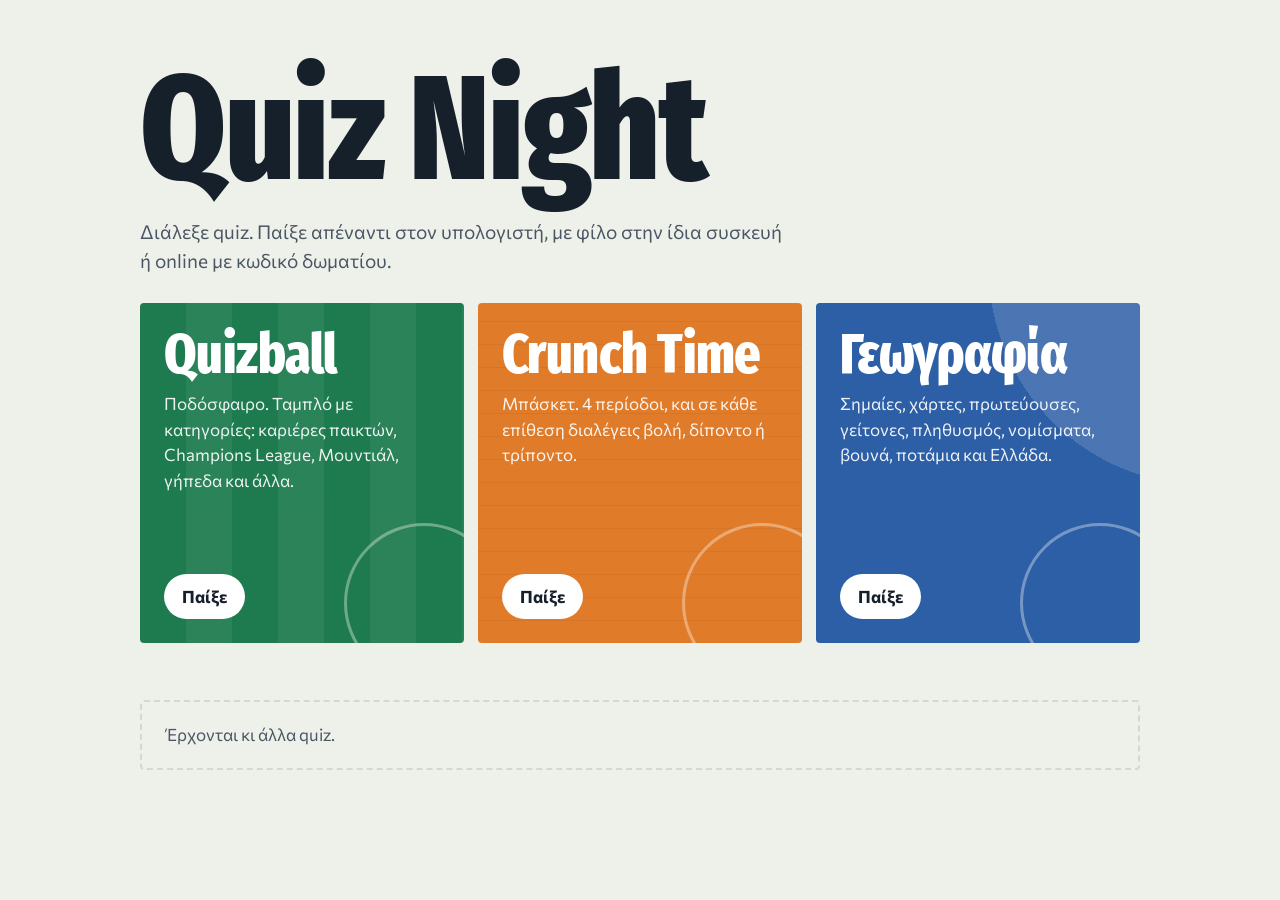
==== index.html @ 490ce9eb "Add files via upload" ====
<!doctype html>
<html lang="el">
<head>
  <meta charset="utf-8">
  <meta name="viewport" content="width=device-width, initial-scale=1">
  <title>Quiz Night</title>
  <meta name="description" content="Ποδοσφαιρικό, μπασκετικό και γεωγραφικό quiz. Παίξε με φίλο, με τον υπολογιστή ή online.">
  <link rel="stylesheet" href="css/style.css">
</head>
<body>
  <main class="wrap">
    <header class="hub-head">
      <h1>Quiz Night</h1>
      <p>Διάλεξε quiz. Παίξε απέναντι στον υπολογιστή, με φίλο στην ίδια συσκευή ή online με κωδικό δωματίου.</p>
    </header>
    <section class="shows" aria-label="Διαθέσιμα quiz">
      <a class="show football" href="play.html?quiz=football">
        <div>
          <h2>Quizball</h2>
          <p>Ποδόσφαιρο. Ταμπλό με κατηγορίες: καριέρες παικτών, Champions League, Μουντιάλ, γήπεδα και άλλα.</p>
        </div>
        <span class="play">Παίξε</span>
        <span class="court-mark" aria-hidden="true"></span>
      </a>
      <a class="show basketball" href="play.html?quiz=basketball">
        <div>
          <h2>Crunch Time</h2>
          <p>Μπάσκετ. 4 περίοδοι, και σε κάθε επίθεση διαλέγεις βολή, δίποντο ή τρίποντο.</p>
        </div>
        <span class="play">Παίξε</span>
        <span class="court-mark" aria-hidden="true"></span>
      </a>
      <a class="show geo" href="play.html?quiz=geo">
        <div>
          <h2>Γεωγραφία</h2>
          <p>Σημαίες, χάρτες, πρωτεύουσες, γείτονες, πληθυσμός, νομίσματα, βουνά, ποτάμια και Ελλάδα.</p>
        </div>
        <span class="play">Παίξε</span>
        <span class="court-mark" aria-hidden="true"></span>
      </a>
    </section>
    <p class="soon">Έρχονται κι άλλα quiz.</p>
  </main>
</body>
</html>
---- css/style.css ----
@import url('https://fonts.googleapis.com/css2?family=Commissioner:wght@400;500;600;700&family=Fira+Sans+Extra+Condensed:wght@600;700;800&display=swap');

:root {
  --ink: #16202a;
  --ink-soft: #4a5663;
  --chalk: #eef0ea;
  --paper: #ffffff;
  --line: #d3d8d0;
  --pitch: #1e7b4f;
  --parquet: #e07b2a;
  --ocean: #2d5fa6;
  --signal: #d6322e;
  --accent: var(--ink);
  --display: 'Fira Sans Extra Condensed', 'Arial Narrow', sans-serif;
  --body: 'Commissioner', system-ui, sans-serif;
}
[data-quiz='football'] { --accent: var(--pitch); }
[data-quiz='basketball'] { --accent: var(--parquet); }
[data-quiz='geo'] { --accent: var(--ocean); }

* { box-sizing: border-box; }
[hidden] { display: none !important; }
html, body { margin: 0; }
body { background: var(--chalk); color: var(--ink); font: 400 17px/1.5 var(--body); min-height: 100vh; }
a { color: inherit; }
button, input, select { font: inherit; color: inherit; }
button { cursor: pointer; }
:focus-visible { outline: 3px solid var(--accent); outline-offset: 3px; }
.wrap { max-width: 1040px; margin: 0 auto; padding: 0 20px; }
h1, h2, h3 { font-family: var(--display); font-weight: 800; line-height: 1; margin: 0; letter-spacing: -0.01em; }
.muted { color: var(--ink-soft); }

/* ---------- Αρχική ---------- */
.hub-head { padding: 56px 0 28px; }
.hub-head h1 { font-size: clamp(64px, 14vw, 148px); }
.hub-head p { max-width: 34em; margin: 14px 0 0; font-size: 19px; color: var(--ink-soft); }
.shows { display: grid; grid-template-columns: repeat(3, 1fr); gap: 14px; padding-bottom: 40px; }
.show { display: flex; flex-direction: column; justify-content: space-between; min-height: 340px; padding: 24px; color: #fff; text-decoration: none; border-radius: 4px; position: relative; overflow: hidden; transition: transform .15s ease; }
.show:hover { transform: translateY(-3px); }
.show h2 { font-size: 56px; }
.show p { margin: 8px 0 0; opacity: .92; max-width: 22em; }
.show .play { align-self: flex-start; margin-top: 24px; background: #fff; color: var(--ink); font-weight: 700; padding: 10px 18px; border-radius: 999px; }
.show.football { background: var(--pitch); background-image: repeating-linear-gradient(90deg, transparent 0 46px, rgba(255,255,255,.06) 46px 92px); }
.show.basketball { background: var(--parquet); background-image: repeating-linear-gradient(0deg, transparent 0 22px, rgba(0,0,0,.05) 22px 23px); }
.show.geo { background: var(--ocean); background-image: radial-gradient(circle at 120% -10%, rgba(255,255,255,.14) 0 40%, transparent 40%); }
.show .court-mark { position: absolute; right: -40px; bottom: -40px; width: 160px; height: 160px; border: 3px solid rgba(255,255,255,.35); border-radius: 50%; }
.soon { border: 2px dashed var(--line); border-radius: 4px; padding: 20px 24px; color: var(--ink-soft); margin-bottom: 56px; }

/* ---------- Ρυθμίσεις ---------- */
.topbar { display: flex; align-items: center; justify-content: space-between; padding: 16px 0; }
.topbar a { text-decoration: none; font-weight: 600; }
.setup { display: grid; grid-template-columns: 1.1fr 1fr; gap: 32px; padding: 12px 0 56px; }
.setup h1 { font-size: clamp(56px, 10vw, 104px); color: var(--accent); }
.setup .rules { margin-top: 16px; max-width: 32em; }
.panel { background: var(--paper); border: 1px solid var(--line); border-radius: 6px; padding: 22px; }
.panel h3 { font-size: 26px; margin-bottom: 12px; }
.field { display: block; margin: 0 0 14px; }
.field span { display: block; font-size: 14px; font-weight: 600; margin-bottom: 4px; }
.field input, .field select { width: 100%; padding: 11px 12px; border: 1px solid var(--line); border-radius: 4px; background: #fff; }
.modes { display: grid; grid-template-columns: 1fr 1fr; gap: 8px; margin-bottom: 16px; }
.mode { text-align: left; padding: 12px; border: 2px solid var(--line); border-radius: 6px; background: #fff; }
.mode strong { display: block; }
.mode small { color: var(--ink-soft); }
.mode[aria-pressed='true'] { border-color: var(--accent); box-shadow: inset 0 0 0 1px var(--accent); }
.mode:disabled { opacity: .45; cursor: not-allowed; }
.cats { display: flex; flex-wrap: wrap; gap: 6px; margin-bottom: 14px; }
.cat { display: inline-flex; gap: 6px; align-items: center; padding: 6px 12px; border: 1px solid var(--line); border-radius: 999px; background: #fff; font-size: 15px; }
.cat input { accent-color: var(--accent); }
.btn { display: inline-flex; align-items: center; justify-content: center; gap: 8px; padding: 13px 22px; border: 0; border-radius: 999px; background: var(--accent); color: #fff; font-weight: 700; font-size: 17px; }
.btn.ghost { background: transparent; color: var(--ink); border: 2px solid var(--ink); }
.btn:disabled { opacity: .5; cursor: not-allowed; }
.row { display: flex; gap: 10px; flex-wrap: wrap; align-items: center; }
.note { font-size: 14px; color: var(--ink-soft); margin: 10px 0 0; }
.error { color: var(--signal); font-weight: 600; }
.room-code { font-family: var(--display); font-size: 64px; letter-spacing: .08em; color: var(--accent); }

/* ---------- Πίνακας σκορ ---------- */
.scoreboard { display: grid; grid-template-columns: 1fr auto 1fr; align-items: stretch; background: var(--ink); color: #fff; border-radius: 6px; overflow: hidden; margin: 8px 0 20px; }
.plate { display: flex; align-items: center; justify-content: space-between; gap: 12px; padding: 12px 18px; border-bottom: 5px solid transparent; transition: border-color .2s; }
.plate.right { flex-direction: row-reverse; text-align: right; }
.plate.active { border-bottom-color: var(--accent); background: rgba(255,255,255,.05); }
.plate .name { font-weight: 600; font-size: 16px; overflow: hidden; text-overflow: ellipsis; white-space: nowrap; }
.plate .score { font-family: var(--display); font-weight: 800; font-size: 60px; line-height: 1; font-variant-numeric: tabular-nums; }
.clock { display: flex; flex-direction: column; align-items: center; justify-content: center; min-width: 120px; padding: 8px 14px; background: #0c1218; }
.clock .digits { font-family: var(--display); font-weight: 800; font-size: 44px; line-height: 1; color: #ffd166; font-variant-numeric: tabular-nums; }
.clock .digits.low { color: var(--signal); }
.clock .sub { font-size: 13px; opacity: .8; }

/* ---------- Παιχνίδι ---------- */
.stage { padding-bottom: 48px; }
.turn { font-size: 18px; margin: 0 0 14px; }
.turn strong { color: var(--accent); }
.board { display: grid; grid-template-columns: repeat(6, 1fr); gap: 8px; }
.board .col { display: grid; gap: 8px; align-content: start; }
.board .head { background: var(--ink); color: #fff; border-radius: 4px; padding: 10px 8px; text-align: center; height: 84px; display: flex; flex-direction: column; justify-content: center; font-weight: 600; font-size: 14px; line-height: 1.2; }
.board .head .ic { font-size: 22px; }
.cell { height: 64px; border: 0; border-radius: 4px; background: var(--accent); color: #fff; font-family: var(--display); font-weight: 800; font-size: 32px; }
.cell:disabled { cursor: default; }
.cell.done { background: #c9cfc6; color: #fff; font-size: 15px; font-family: var(--body); font-weight: 600; }
.cell.done.p0 { background: #8aa39a; }
.cell.done.p1 { background: #a59a8a; }
.shots { display: grid; grid-template-columns: repeat(3, 1fr); gap: 12px; }
.shot { padding: 28px 12px; border: 0; border-radius: 6px; background: var(--paper); border-bottom: 6px solid var(--accent); text-align: center; }
.shot b { display: block; font-family: var(--display); font-size: 64px; line-height: 1; color: var(--accent); }
.shot span { display: block; font-family: var(--display); font-weight: 700; font-size: 26px; }
.shot small { color: var(--ink-soft); }
.qcard { background: var(--paper); border-radius: 6px; padding: 24px; border-top: 6px solid var(--accent); }
.qmeta { display: flex; justify-content: space-between; gap: 8px; font-size: 15px; color: var(--ink-soft); margin-bottom: 10px; }
.qtext { font-size: clamp(22px, 3.4vw, 30px); font-weight: 600; line-height: 1.25; margin: 0 0 18px; max-width: 30em; }
.media { margin: 0 0 18px; }
.media img.flag { width: auto; height: 180px; max-width: 100%; border: 1px solid var(--line); display: block; }
.map-svg { width: 100%; height: auto; max-width: 720px; display: block; border-radius: 4px; overflow: hidden; }
.map-sea { fill: #d7e4ef; }
.map-land { fill: #f4f5f1; stroke: #9aa7a0; stroke-width: .6; }
.map-target { fill: var(--signal); stroke: #7a1513; stroke-width: .8; }
.map-ring { fill: none; stroke: var(--signal); stroke-width: 3; }
.map-loading { padding: 40px; text-align: center; color: var(--ink-soft); }
.career { display: flex; flex-wrap: wrap; gap: 6px; align-items: center; }
.career .club { background: var(--chalk); border: 1px solid var(--line); padding: 6px 12px; border-radius: 4px; font-weight: 600; }
.career .arr { color: var(--ink-soft); }
.options { display: grid; grid-template-columns: 1fr 1fr; gap: 10px; }
.opt { text-align: left; padding: 16px 18px; border: 2px solid var(--line); border-radius: 6px; background: #fff; font-size: 18px; font-weight: 600; }
.opt:not(:disabled):hover { border-color: var(--accent); }
.opt:disabled { cursor: default; }
.opt.right { background: var(--pitch); border-color: var(--pitch); color: #fff; }
.opt.wrong { background: var(--signal); border-color: var(--signal); color: #fff; }
.verdict { margin-top: 16px; font-weight: 700; font-size: 20px; }
.verdict.ok { color: var(--pitch); }
.verdict.no { color: var(--signal); }
.explain { font-size: 15px; color: var(--ink-soft); font-weight: 400; margin-top: 4px; }
.timebar { height: 6px; background: var(--line); border-radius: 3px; margin-bottom: 16px; overflow: hidden; }
.timebar i { display: block; height: 100%; background: var(--accent); transition: width .25s linear; }
.waiting { padding: 22px; text-align: center; color: var(--ink-soft); }
.final { text-align: center; padding: 40px 20px; }
.final h2 { font-size: clamp(48px, 9vw, 92px); color: var(--accent); }
.final .big { font-family: var(--display); font-size: 80px; font-weight: 800; margin: 12px 0 24px; }
.history { display: flex; gap: 4px; flex-wrap: wrap; justify-content: center; margin: 0 0 24px; }
.history i { width: 12px; height: 12px; border-radius: 50%; background: var(--line); }

@media (max-width: 820px) {
  .shows { grid-template-columns: 1fr; }
  .show { min-height: 220px; }
  .setup { grid-template-columns: 1fr; }
  .board { grid-template-columns: repeat(3, 1fr); }
  .options { grid-template-columns: 1fr; }
  .plate .score { font-size: 44px; }
  .clock { min-width: 84px; }
  .clock .digits { font-size: 34px; }
  .shot { padding: 18px 8px; }
  .shot b { font-size: 46px; }
}
@media (prefers-reduced-motion: reduce) { * { transition: none !important; } }
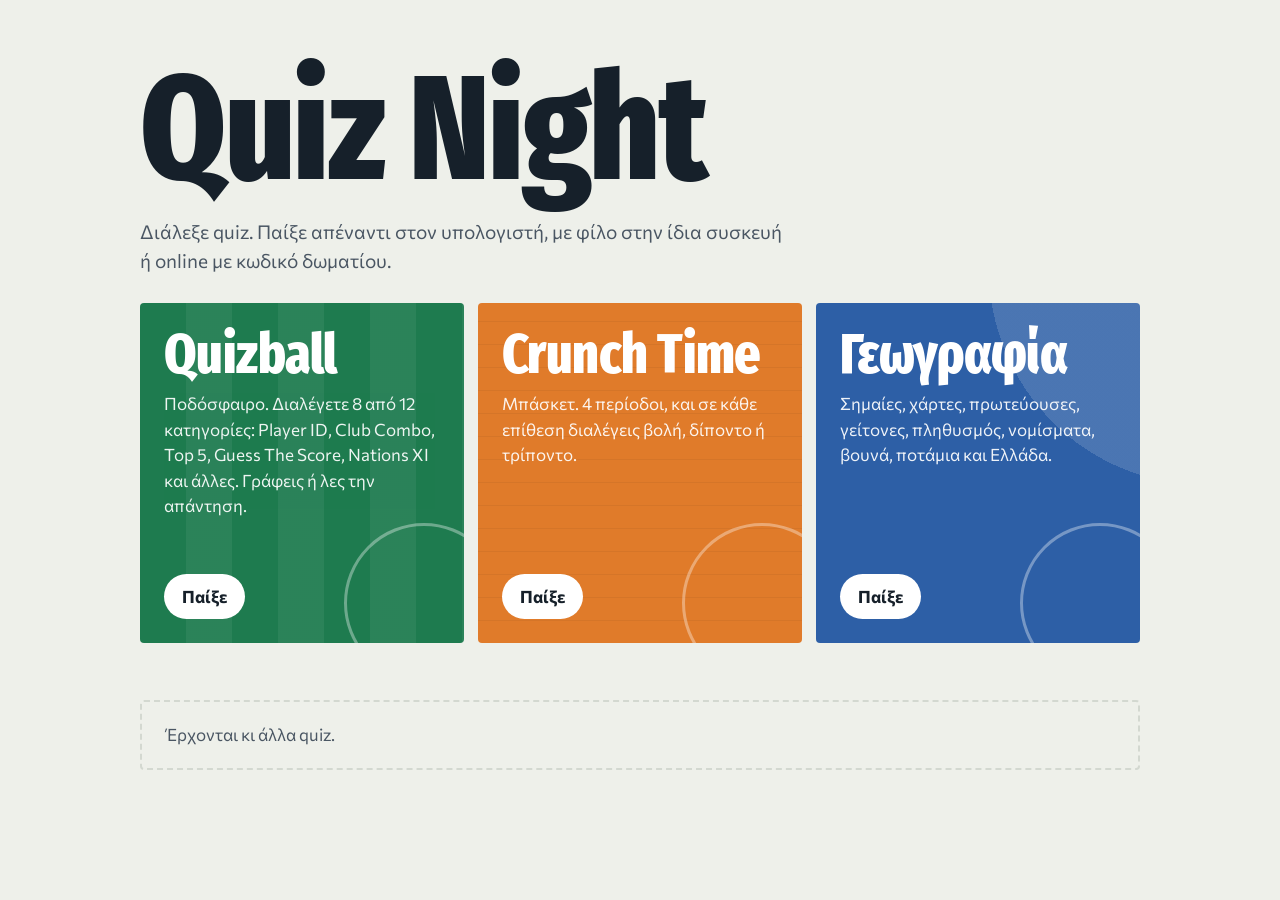
==== commit 93b7b571: "Νέο Quizball" ====
--- a/index.html
+++ b/index.html
@@ -17,7 +17,7 @@
       <a class="show football" href="play.html?quiz=football">
         <div>
           <h2>Quizball</h2>
-          <p>Ποδόσφαιρο. Ταμπλό με κατηγορίες: καριέρες παικτών, Champions League, Μουντιάλ, γήπεδα και άλλα.</p>
+          <p>Ποδόσφαιρο. Διαλέγετε 8 από 12 κατηγορίες: Player ID, Club Combo, Top 5, Guess The Score, Nations XI και άλλες. Γράφεις ή λες την απάντηση.</p>
         </div>
         <span class="play">Παίξε</span>
         <span class="court-mark" aria-hidden="true"></span>
--- a/css/style.css
+++ b/css/style.css
@@ -150,3 +150,69 @@
   .shot b { font-size: 46px; }
 }
 @media (prefers-reduced-motion: reduce) { * { transition: none !important; } }
+
+/* ---------- Quizball ---------- */
+.draft { display: grid; grid-template-columns: repeat(auto-fill, minmax(200px, 1fr)); gap: 10px; }
+.dcard { display: flex; flex-direction: column; gap: 4px; align-items: flex-start; text-align: left; padding: 16px; border: 2px solid var(--line); border-radius: 6px; background: var(--paper); min-height: 132px; }
+.dcard .ic { font-size: 26px; }
+.dcard strong { font-family: var(--display); font-size: 24px; font-weight: 700; line-height: 1.05; }
+.dcard small { color: var(--ink-soft); font-size: 14px; line-height: 1.35; }
+.dcard:not(:disabled):hover { border-color: var(--accent); }
+.dcard.taken { background: var(--accent); border-color: var(--accent); color: #fff; }
+.dcard.taken.p1 { background: var(--ink); border-color: var(--ink); }
+.dcard.taken small { color: rgba(255,255,255,.8); }
+.dcard em { font-style: normal; font-weight: 700; font-size: 13px; margin-top: auto; }
+.qbboard { display: grid; grid-template-columns: repeat(4, 1fr); gap: 10px; }
+.qbcol { display: grid; gap: 6px; align-content: start; }
+.qbcol .head { background: var(--ink); color: #fff; border-radius: 4px; padding: 10px; display: flex; gap: 8px; align-items: center; font-weight: 700; font-size: 15px; line-height: 1.2; min-height: 56px; }
+.qbcol .head .ic { font-size: 20px; }
+.qcell { display: flex; justify-content: space-between; align-items: baseline; padding: 12px 14px; border: 0; border-radius: 4px; background: var(--accent); color: #fff; }
+.qcell b { font-family: var(--display); font-size: 28px; line-height: 1; }
+.qcell small { font-size: 13px; opacity: .9; }
+.qcell.d1 { filter: brightness(1.15); }
+.qcell.d3 { filter: brightness(.82); }
+.qcell.done { background: #c9cfc6; filter: none; cursor: default; }
+.qcell.done.p0 { background: #8aa39a; }
+.qcell.done.p1 { background: #9a948a; }
+.ansrow { display: flex; gap: 8px; margin-top: 12px; flex-wrap: wrap; }
+.ansrow input { flex: 1 1 220px; padding: 13px 14px; font-size: 18px; border: 2px solid var(--line); border-radius: 6px; }
+.ansrow input:focus { border-color: var(--accent); outline: none; }
+.mic { border: 2px solid var(--line); background: #fff; border-radius: 6px; padding: 0 14px; font-size: 20px; }
+.mic.on { border-color: var(--signal); }
+.btn.small { padding: 9px 16px; font-size: 15px; margin-top: 10px; }
+.ctable { border-collapse: collapse; margin: 6px 0 4px; min-width: min(420px, 100%); }
+.ctable td { padding: 7px 14px 7px 0; border-bottom: 1px solid var(--line); font-size: 17px; }
+.ctable td:first-child { font-variant-numeric: tabular-nums; color: var(--ink-soft); white-space: nowrap; }
+.ctable td:last-child { font-weight: 600; }
+.pair, .transfer, .match { display: flex; flex-wrap: wrap; align-items: center; gap: 12px; margin: 6px 0 10px; }
+.pair span, .transfer span, .match span { font-family: var(--display); font-size: 34px; font-weight: 700; line-height: 1.05; }
+.pair i, .transfer i { font-style: normal; font-size: 30px; color: var(--accent); }
+.transfer small { flex-basis: 100%; font-size: 16px; color: var(--ink-soft); }
+.pitch { background: var(--pitch); border-radius: 6px; padding: 14px 8px; display: grid; gap: 12px; margin: 6px 0 12px; }
+.prow { display: flex; justify-content: space-around; gap: 6px; }
+.pl { display: flex; flex-direction: column; align-items: center; gap: 3px; color: #fff; text-align: center; min-width: 0; flex: 1; }
+.pl b { font-size: 14px; font-weight: 600; background: rgba(0,0,0,.25); padding: 4px 6px; border-radius: 4px; max-width: 100%; overflow-wrap: anywhere; }
+.pl.gap b { background: #fff; color: var(--signal); font-size: 18px; padding: 2px 12px; }
+.pl img { width: 40px; height: 30px; border: 1px solid rgba(255,255,255,.6); }
+.pl small { font-size: 11px; opacity: .85; }
+.clues { margin: 4px 0 6px; padding-left: 22px; }
+.clues li { margin: 6px 0; font-size: 18px; }
+.top5 { margin: 4px 0; padding-left: 26px; }
+.top5 li { padding: 6px 0; font-size: 18px; font-weight: 600; border-bottom: 1px solid var(--line); }
+.top5 li.empty { color: var(--ink-soft); }
+.top5 li.hit { color: var(--pitch); }
+.top5 li.miss { color: var(--ink-soft); font-weight: 400; }
+.top5 small { font-weight: 400; color: var(--ink-soft); }
+.cushion { font-size: 15px; color: var(--ink-soft); margin: 8px 0 0; }
+.scoreform { display: grid; gap: 6px; }
+.scorebox { display: flex; align-items: center; gap: 10px; }
+.scorebox input { width: 84px; padding: 10px; font-family: var(--display); font-size: 36px; text-align: center; border: 2px solid var(--line); border-radius: 6px; }
+.chips { display: flex; flex-wrap: wrap; gap: 6px; min-height: 8px; }
+.chip { display: inline-flex; align-items: center; gap: 4px; background: var(--chalk); border: 1px solid var(--line); border-radius: 999px; padding: 4px 6px 4px 12px; font-weight: 600; }
+.chip button { border: 0; background: none; font-size: 18px; line-height: 1; padding: 0 4px; }
+.scoreform .btn[type=submit] { justify-self: start; margin-top: 6px; }
+@media (max-width: 820px) {
+  .qbboard { grid-template-columns: repeat(2, 1fr); }
+  .pair span, .transfer span, .match span { font-size: 26px; }
+  .pl b { font-size: 12px; }
+}
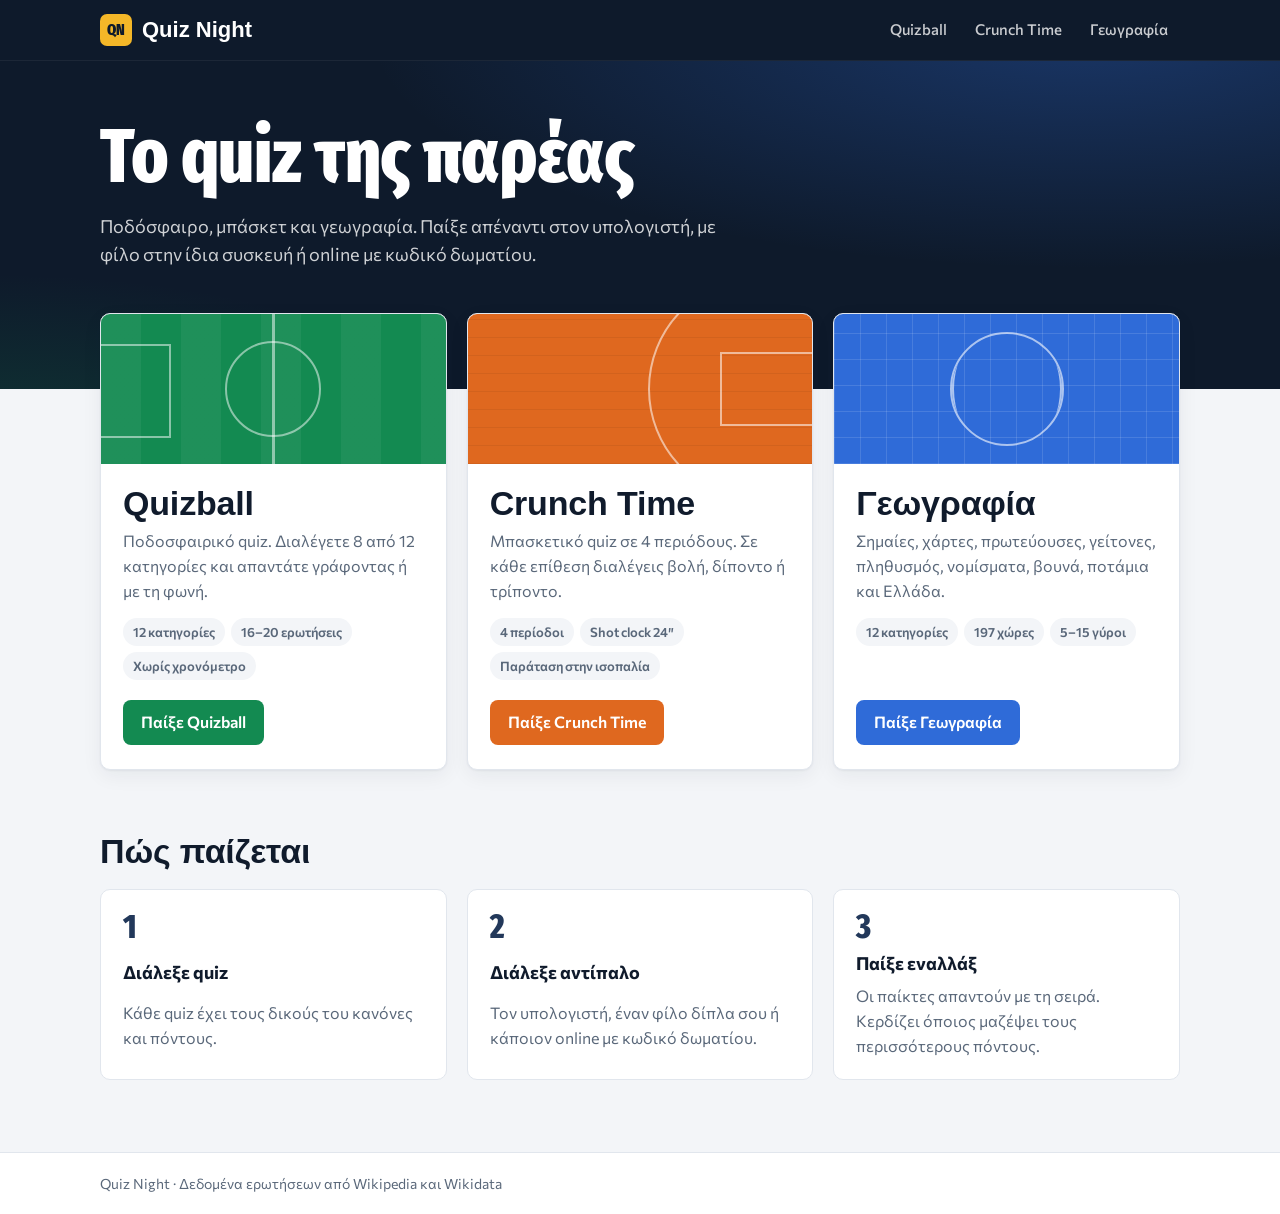
==== commit 06df219d: "Νέο design σε όλες τις σελίδες - Μπάρα πλοήγησης, νέα αρχική με κάρτες quiz και ενότητα «Πώς παίζετα" ====
--- a/index.html
+++ b/index.html
@@ -7,39 +7,66 @@
   <meta name="description" content="Ποδοσφαιρικό, μπασκετικό και γεωγραφικό quiz. Παίξε με φίλο, με τον υπολογιστή ή online.">
   <link rel="stylesheet" href="css/style.css">
 </head>
-<body>
+<body class="home">
+  <header class="appbar">
+    <div class="wrap appbar-in">
+      <a class="brand" href="index.html"><span class="brand-mark" aria-hidden="true">QN</span><span>Quiz Night</span></a>
+      <nav class="appnav" aria-label="Quiz">
+        <a href="play.html?quiz=football">Quizball</a>
+        <a href="play.html?quiz=basketball">Crunch Time</a>
+        <a href="play.html?quiz=geo">Γεωγραφία</a>
+      </nav>
+    </div>
+  </header>
+
+  <section class="hero">
+    <div class="wrap">
+      <h1>Το quiz της παρέας</h1>
+      <p>Ποδόσφαιρο, μπάσκετ και γεωγραφία. Παίξε απέναντι στον υπολογιστή, με φίλο στην ίδια συσκευή ή online με κωδικό δωματίου.</p>
+    </div>
+  </section>
+
   <main class="wrap">
-    <header class="hub-head">
-      <h1>Quiz Night</h1>
-      <p>Διάλεξε quiz. Παίξε απέναντι στον υπολογιστή, με φίλο στην ίδια συσκευή ή online με κωδικό δωματίου.</p>
-    </header>
     <section class="shows" aria-label="Διαθέσιμα quiz">
-      <a class="show football" href="play.html?quiz=football">
-        <div>
+      <a class="show" data-quiz="football" href="play.html?quiz=football">
+        <div class="show-art art-pitch" aria-hidden="true"></div>
+        <div class="show-body">
           <h2>Quizball</h2>
-          <p>Ποδόσφαιρο. Διαλέγετε 8 από 12 κατηγορίες: Player ID, Club Combo, Top 5, Guess The Score, Nations XI και άλλες. Γράφεις ή λες την απάντηση.</p>
+          <p>Ποδοσφαιρικό quiz. Διαλέγετε 8 από 12 κατηγορίες και απαντάτε γράφοντας ή με τη φωνή.</p>
+          <ul class="facts"><li>12 κατηγορίες</li><li>16–20 ερωτήσεις</li><li>Χωρίς χρονόμετρο</li></ul>
+          <span class="show-cta">Παίξε Quizball</span>
         </div>
-        <span class="play">Παίξε</span>
-        <span class="court-mark" aria-hidden="true"></span>
       </a>
-      <a class="show basketball" href="play.html?quiz=basketball">
-        <div>
+      <a class="show" data-quiz="basketball" href="play.html?quiz=basketball">
+        <div class="show-art art-court" aria-hidden="true"></div>
+        <div class="show-body">
           <h2>Crunch Time</h2>
-          <p>Μπάσκετ. 4 περίοδοι, και σε κάθε επίθεση διαλέγεις βολή, δίποντο ή τρίποντο.</p>
+          <p>Μπασκετικό quiz σε 4 περιόδους. Σε κάθε επίθεση διαλέγεις βολή, δίποντο ή τρίποντο.</p>
+          <ul class="facts"><li>4 περίοδοι</li><li>Shot clock 24″</li><li>Παράταση στην ισοπαλία</li></ul>
+          <span class="show-cta">Παίξε Crunch Time</span>
         </div>
-        <span class="play">Παίξε</span>
-        <span class="court-mark" aria-hidden="true"></span>
       </a>
-      <a class="show geo" href="play.html?quiz=geo">
-        <div>
+      <a class="show" data-quiz="geo" href="play.html?quiz=geo">
+        <div class="show-art art-globe" aria-hidden="true"></div>
+        <div class="show-body">
           <h2>Γεωγραφία</h2>
           <p>Σημαίες, χάρτες, πρωτεύουσες, γείτονες, πληθυσμός, νομίσματα, βουνά, ποτάμια και Ελλάδα.</p>
+          <ul class="facts"><li>12 κατηγορίες</li><li>197 χώρες</li><li>5–15 γύροι</li></ul>
+          <span class="show-cta">Παίξε Γεωγραφία</span>
         </div>
-        <span class="play">Παίξε</span>
-        <span class="court-mark" aria-hidden="true"></span>
       </a>
     </section>
-    <p class="soon">Έρχονται κι άλλα quiz.</p>
+
+    <section class="how" aria-labelledby="how-title">
+      <h2 id="how-title">Πώς παίζεται</h2>
+      <ol class="steps">
+        <li><strong>Διάλεξε quiz</strong><span>Κάθε quiz έχει τους δικούς του κανόνες και πόντους.</span></li>
+        <li><strong>Διάλεξε αντίπαλο</strong><span>Τον υπολογιστή, έναν φίλο δίπλα σου ή κάποιον online με κωδικό δωματίου.</span></li>
+        <li><strong>Παίξε εναλλάξ</strong><span>Οι παίκτες απαντούν με τη σειρά. Κερδίζει όποιος μαζέψει τους περισσότερους πόντους.</span></li>
+      </ol>
+    </section>
   </main>
+
+  <footer class="foot"><div class="wrap">Quiz Night · Δεδομένα ερωτήσεων από Wikipedia και Wikidata</div></footer>
 </body>
 </html>
--- a/css/style.css
+++ b/css/style.css
@@ -1,218 +1,304 @@
 @import url('https://fonts.googleapis.com/css2?family=Commissioner:wght@400;500;600;700&family=Fira+Sans+Extra+Condensed:wght@600;700;800&display=swap');
 
+/* ---------- Σύστημα ---------- */
 :root {
-  --ink: #16202a;
-  --ink-soft: #4a5663;
-  --chalk: #eef0ea;
+  --navy: #0e1a2b;
+  --navy-2: #172840;
+  --navy-3: #22385a;
+  --bg: #f3f5f8;
   --paper: #ffffff;
-  --line: #d3d8d0;
-  --pitch: #1e7b4f;
-  --parquet: #e07b2a;
-  --ocean: #2d5fa6;
-  --signal: #d6322e;
-  --accent: var(--ink);
+  --line: #e1e6ed;
+  --line-2: #cfd7e2;
+  --ink: #101b2c;
+  --ink-soft: #5a687a;
+  --gold: #f4b728;
+  --ok: #138a51;
+  --bad: #d43a3a;
+  --football: #138a51;
+  --basketball: #df681f;
+  --geo: #2f6bd8;
+  --accent: var(--navy-3);
+  --accent-ink: #ffffff;
   --display: 'Fira Sans Extra Condensed', 'Arial Narrow', sans-serif;
   --body: 'Commissioner', system-ui, sans-serif;
+  --r: 10px;
+  --r-sm: 8px;
+  --shadow: 0 1px 2px rgba(16, 27, 44, .05), 0 6px 20px rgba(16, 27, 44, .06);
 }
-[data-quiz='football'] { --accent: var(--pitch); }
-[data-quiz='basketball'] { --accent: var(--parquet); }
-[data-quiz='geo'] { --accent: var(--ocean); }
+[data-quiz='football'] { --accent: var(--football); }
+[data-quiz='basketball'] { --accent: var(--basketball); }
+[data-quiz='geo'] { --accent: var(--geo); }
 
 * { box-sizing: border-box; }
 [hidden] { display: none !important; }
 html, body { margin: 0; }
-body { background: var(--chalk); color: var(--ink); font: 400 17px/1.5 var(--body); min-height: 100vh; }
+body { background: var(--bg); color: var(--ink); font: 400 16px/1.55 var(--body); min-height: 100vh; display: flex; flex-direction: column; }
+main { flex: 1; }
 a { color: inherit; }
 button, input, select { font: inherit; color: inherit; }
 button { cursor: pointer; }
-:focus-visible { outline: 3px solid var(--accent); outline-offset: 3px; }
-.wrap { max-width: 1040px; margin: 0 auto; padding: 0 20px; }
-h1, h2, h3 { font-family: var(--display); font-weight: 800; line-height: 1; margin: 0; letter-spacing: -0.01em; }
+:focus-visible { outline: 3px solid var(--gold); outline-offset: 2px; }
+.wrap { width: 100%; max-width: 1120px; margin: 0 auto; padding: 0 20px; }
+h1, h2, h3 { font-family: var(--display); font-weight: 700; line-height: 1.05; margin: 0; letter-spacing: -0.005em; }
+h3 { font-size: 24px; }
 .muted { color: var(--ink-soft); }
 
+/* ---------- Μπάρα εφαρμογής ---------- */
+.appbar { background: var(--navy); color: #fff; position: sticky; top: 0; z-index: 10; border-bottom: 1px solid rgba(255,255,255,.06); }
+.appbar-in { display: flex; align-items: center; gap: 24px; height: 60px; }
+.brand { display: inline-flex; align-items: center; gap: 10px; text-decoration: none; font-family: var(--display); font-weight: 700; font-size: 22px; white-space: nowrap; }
+.brand-mark { display: inline-grid; place-items: center; width: 32px; height: 32px; border-radius: 7px; background: var(--gold); color: var(--navy); font-size: 16px; font-weight: 800; }
+.appnav { display: flex; gap: 4px; margin-left: auto; overflow-x: auto; }
+.appnav a { text-decoration: none; padding: 8px 12px; border-radius: var(--r-sm); font-weight: 500; font-size: 15px; color: rgba(255,255,255,.78); white-space: nowrap; }
+.appnav a:hover { color: #fff; background: rgba(255,255,255,.08); }
+.appnav a.on { color: #fff; background: rgba(255,255,255,.12); }
+.room-tag { font-size: 14px; color: var(--gold); font-weight: 600; white-space: nowrap; }
+.room-tag:empty { display: none; }
+
 /* ---------- Αρχική ---------- */
-.hub-head { padding: 56px 0 28px; }
-.hub-head h1 { font-size: clamp(64px, 14vw, 148px); }
-.hub-head p { max-width: 34em; margin: 14px 0 0; font-size: 19px; color: var(--ink-soft); }
-.shows { display: grid; grid-template-columns: repeat(3, 1fr); gap: 14px; padding-bottom: 40px; }
-.show { display: flex; flex-direction: column; justify-content: space-between; min-height: 340px; padding: 24px; color: #fff; text-decoration: none; border-radius: 4px; position: relative; overflow: hidden; transition: transform .15s ease; }
-.show:hover { transform: translateY(-3px); }
-.show h2 { font-size: 56px; }
-.show p { margin: 8px 0 0; opacity: .92; max-width: 22em; }
-.show .play { align-self: flex-start; margin-top: 24px; background: #fff; color: var(--ink); font-weight: 700; padding: 10px 18px; border-radius: 999px; }
-.show.football { background: var(--pitch); background-image: repeating-linear-gradient(90deg, transparent 0 46px, rgba(255,255,255,.06) 46px 92px); }
-.show.basketball { background: var(--parquet); background-image: repeating-linear-gradient(0deg, transparent 0 22px, rgba(0,0,0,.05) 22px 23px); }
-.show.geo { background: var(--ocean); background-image: radial-gradient(circle at 120% -10%, rgba(255,255,255,.14) 0 40%, transparent 40%); }
-.show .court-mark { position: absolute; right: -40px; bottom: -40px; width: 160px; height: 160px; border: 3px solid rgba(255,255,255,.35); border-radius: 50%; }
-.soon { border: 2px dashed var(--line); border-radius: 4px; padding: 20px 24px; color: var(--ink-soft); margin-bottom: 56px; }
-
-/* ---------- Ρυθμίσεις ---------- */
-.topbar { display: flex; align-items: center; justify-content: space-between; padding: 16px 0; }
-.topbar a { text-decoration: none; font-weight: 600; }
-.setup { display: grid; grid-template-columns: 1.1fr 1fr; gap: 32px; padding: 12px 0 56px; }
-.setup h1 { font-size: clamp(56px, 10vw, 104px); color: var(--accent); }
-.setup .rules { margin-top: 16px; max-width: 32em; }
-.panel { background: var(--paper); border: 1px solid var(--line); border-radius: 6px; padding: 22px; }
-.panel h3 { font-size: 26px; margin-bottom: 12px; }
-.field { display: block; margin: 0 0 14px; }
-.field span { display: block; font-size: 14px; font-weight: 600; margin-bottom: 4px; }
-.field input, .field select { width: 100%; padding: 11px 12px; border: 1px solid var(--line); border-radius: 4px; background: #fff; }
-.modes { display: grid; grid-template-columns: 1fr 1fr; gap: 8px; margin-bottom: 16px; }
-.mode { text-align: left; padding: 12px; border: 2px solid var(--line); border-radius: 6px; background: #fff; }
-.mode strong { display: block; }
-.mode small { color: var(--ink-soft); }
-.mode[aria-pressed='true'] { border-color: var(--accent); box-shadow: inset 0 0 0 1px var(--accent); }
-.mode:disabled { opacity: .45; cursor: not-allowed; }
-.cats { display: flex; flex-wrap: wrap; gap: 6px; margin-bottom: 14px; }
-.cat { display: inline-flex; gap: 6px; align-items: center; padding: 6px 12px; border: 1px solid var(--line); border-radius: 999px; background: #fff; font-size: 15px; }
-.cat input { accent-color: var(--accent); }
-.btn { display: inline-flex; align-items: center; justify-content: center; gap: 8px; padding: 13px 22px; border: 0; border-radius: 999px; background: var(--accent); color: #fff; font-weight: 700; font-size: 17px; }
-.btn.ghost { background: transparent; color: var(--ink); border: 2px solid var(--ink); }
+.hero { background: var(--navy); color: #fff; padding: 56px 0 120px; background-image: radial-gradient(1200px 400px at 85% -10%, rgba(47,107,216,.35), transparent 60%), radial-gradient(800px 300px at 0% 120%, rgba(19,138,81,.25), transparent 60%); }
+.hero h1 { font-size: clamp(44px, 7vw, 76px); font-weight: 800; max-width: 12em; }
+.hero p { margin: 16px 0 0; max-width: 36em; font-size: 18px; color: rgba(255,255,255,.8); }
+.shows { display: grid; grid-template-columns: repeat(3, 1fr); gap: 20px; margin-top: -76px; }
+.show { display: flex; flex-direction: column; background: var(--paper); border-radius: var(--r); box-shadow: var(--shadow); overflow: hidden; text-decoration: none; border: 1px solid var(--line); transition: transform .18s ease, box-shadow .18s ease; }
+.show:hover { transform: translateY(-4px); box-shadow: 0 2px 4px rgba(16,27,44,.06), 0 16px 36px rgba(16,27,44,.12); }
+.show-art { height: 150px; background-color: var(--accent); position: relative; overflow: hidden; }
+.art-pitch { background-image: linear-gradient(90deg, transparent 49.6%, rgba(255,255,255,.5) 49.6% 50.4%, transparent 50.4%), repeating-linear-gradient(90deg, rgba(255,255,255,.05) 0 40px, transparent 40px 80px); }
+.art-pitch::before { content: ''; position: absolute; left: 50%; top: 50%; width: 92px; height: 92px; border: 2px solid rgba(255,255,255,.5); border-radius: 50%; transform: translate(-50%, -50%); }
+.art-pitch::after { content: ''; position: absolute; left: -2px; top: 30px; width: 70px; height: 90px; border: 2px solid rgba(255,255,255,.5); border-left: 0; }
+.art-court { background-image: repeating-linear-gradient(0deg, rgba(0,0,0,.06) 0 1px, transparent 1px 18px); }
+.art-court::before { content: ''; position: absolute; right: -60px; top: 50%; width: 220px; height: 220px; border: 2px solid rgba(255,255,255,.55); border-radius: 50%; transform: translateY(-50%); }
+.art-court::after { content: ''; position: absolute; right: 0; top: 50%; width: 90px; height: 70px; border: 2px solid rgba(255,255,255,.55); border-right: 0; transform: translateY(-50%); }
+.art-globe { background-image: repeating-linear-gradient(0deg, rgba(255,255,255,.12) 0 1px, transparent 1px 26px), repeating-linear-gradient(90deg, rgba(255,255,255,.12) 0 1px, transparent 1px 26px); }
+.art-globe::before { content: ''; position: absolute; left: 50%; top: 50%; width: 110px; height: 110px; border-radius: 50%; border: 2px solid rgba(255,255,255,.6); box-shadow: inset 30px 0 0 -28px rgba(255,255,255,.6), inset -30px 0 0 -28px rgba(255,255,255,.6); transform: translate(-50%, -50%); }
+.show-body { padding: 22px 22px 24px; display: flex; flex-direction: column; flex: 1; }
+.show h2 { font-size: 34px; }
+.show p { margin: 8px 0 14px; color: var(--ink-soft); }
+.facts { list-style: none; padding: 0; margin: 0 0 20px; display: flex; flex-wrap: wrap; gap: 6px; }
+.facts li { font-size: 13px; font-weight: 600; padding: 4px 10px; border-radius: 999px; background: var(--bg); color: var(--ink-soft); }
+.show-cta { margin-top: auto; align-self: flex-start; background: var(--accent); color: #fff; font-weight: 600; padding: 10px 18px; border-radius: var(--r-sm); }
+.how { margin: 64px 0 72px; }
+.how h2 { font-size: 34px; margin-bottom: 20px; }
+.steps { list-style: none; counter-reset: s; padding: 0; margin: 0; display: grid; grid-template-columns: repeat(3, 1fr); gap: 20px; }
+.steps li { counter-increment: s; background: var(--paper); border: 1px solid var(--line); border-radius: var(--r); padding: 20px 22px; display: grid; gap: 6px; }
+.steps li::before { content: counter(s); font-family: var(--display); font-weight: 800; font-size: 34px; line-height: 1; color: var(--navy-3); }
+.steps strong { font-size: 18px; }
+.steps span { color: var(--ink-soft); }
+.foot { border-top: 1px solid var(--line); color: var(--ink-soft); font-size: 14px; padding: 20px 0; background: var(--paper); }
+
+/* ---------- Κοινά στοιχεία ---------- */
+.card { background: var(--paper); border: 1px solid var(--line); border-radius: var(--r); box-shadow: var(--shadow); padding: 24px; }
+.btn { display: inline-flex; align-items: center; justify-content: center; gap: 8px; padding: 11px 20px; border: 0; border-radius: var(--r-sm); background: var(--accent); color: var(--accent-ink); font-weight: 600; font-size: 16px; text-decoration: none; transition: filter .15s; }
+.btn:hover { filter: brightness(1.08); }
+.btn.ghost { background: var(--paper); color: var(--ink); box-shadow: inset 0 0 0 1px var(--line-2); }
+.btn.ghost:hover { filter: none; box-shadow: inset 0 0 0 1px var(--ink-soft); }
+.btn.small { padding: 8px 14px; font-size: 14px; margin-top: 12px; }
+.btn-lg { padding: 14px 26px; font-size: 17px; width: 100%; }
 .btn:disabled { opacity: .5; cursor: not-allowed; }
 .row { display: flex; gap: 10px; flex-wrap: wrap; align-items: center; }
+.row.center { justify-content: center; }
 .note { font-size: 14px; color: var(--ink-soft); margin: 10px 0 0; }
-.error { color: var(--signal); font-weight: 600; }
-.room-code { font-family: var(--display); font-size: 64px; letter-spacing: .08em; color: var(--accent); }
+.error { color: var(--bad); font-weight: 600; }
+.tag { display: inline-flex; align-items: center; gap: 6px; padding: 4px 10px; border-radius: 999px; background: var(--bg); font-size: 14px; font-weight: 600; color: var(--ink); }
+.tag.diff { color: #fff; }
+.tag.diff.d1 { background: #2f8f5b; }
+.tag.diff.d2 { background: #c98a12; }
+.tag.diff.d3 { background: #c2412f; }
+
+/* ---------- Ρυθμίσεις ---------- */
+.page-head { padding: 36px 0 20px; }
+.page-head h1 { font-size: clamp(44px, 7vw, 68px); font-weight: 800; color: var(--accent); }
+.page-head .lede { margin: 6px 0 0; font-size: 18px; color: var(--ink-soft); }
+.setup { display: grid; grid-template-columns: 1fr 1.05fr; gap: 20px; align-items: start; padding-bottom: 56px; }
+.rules-card p { margin: 10px 0 0; color: var(--ink-soft); }
+.rules-card h3, #setupForm h3 { margin-bottom: 2px; }
+.catlist { list-style: none; padding: 0; margin: 18px 0 0; display: grid; grid-template-columns: 1fr 1fr; gap: 10px 16px; }
+.catlist li { display: flex; gap: 10px; align-items: flex-start; }
+.catlist .ic { flex: none; width: 34px; height: 34px; display: grid; place-items: center; border-radius: 8px; background: var(--bg); font-size: 18px; }
+.catlist .ic.num { font-family: var(--display); font-weight: 800; font-size: 20px; color: var(--accent); }
+.catlist strong { display: block; font-size: 15px; line-height: 1.2; }
+.catlist small { color: var(--ink-soft); font-size: 13px; line-height: 1.35; }
+#setupForm { display: grid; gap: 16px; }
+.modes { display: grid; grid-template-columns: 1fr 1fr; gap: 8px; }
+.mode { text-align: left; padding: 12px 14px; border: 1px solid var(--line-2); border-radius: var(--r-sm); background: var(--paper); transition: border-color .15s, box-shadow .15s; }
+.mode strong { display: block; font-size: 15px; }
+.mode small { color: var(--ink-soft); font-size: 13px; }
+.mode:not(:disabled):hover { border-color: var(--ink-soft); }
+.mode[aria-pressed='true'] { border-color: var(--accent); box-shadow: inset 0 0 0 1px var(--accent); background: color-mix(in srgb, var(--accent) 6%, white); }
+.mode:disabled { opacity: .45; cursor: not-allowed; }
+.fields { display: grid; grid-template-columns: 1fr 1fr; gap: 12px; }
+.field { display: block; margin: 0; }
+.field span, .field-label { display: block; font-size: 13px; font-weight: 600; margin-bottom: 6px; color: var(--ink-soft); }
+.field input, .field select { width: 100%; padding: 11px 12px; border: 1px solid var(--line-2); border-radius: var(--r-sm); background: #fff; }
+.field input:focus, .field select:focus { outline: none; border-color: var(--accent); box-shadow: 0 0 0 3px color-mix(in srgb, var(--accent) 18%, transparent); }
+.cats { display: flex; flex-wrap: wrap; gap: 6px; margin-bottom: 12px; }
+.cat { display: inline-flex; gap: 6px; align-items: center; padding: 6px 12px; border: 1px solid var(--line-2); border-radius: 999px; background: #fff; font-size: 14px; }
+.cat input { accent-color: var(--accent); }
+.lobby { max-width: 560px; margin: 40px auto; text-align: center; }
+.room-code { font-family: var(--display); font-weight: 800; font-size: 72px; letter-spacing: .08em; color: var(--accent); margin: 8px 0; }
+.copyrow { display: flex; gap: 8px; }
+.copyrow input { flex: 1; min-width: 0; padding: 10px 12px; border: 1px solid var(--line-2); border-radius: var(--r-sm); background: var(--bg); font-size: 14px; }
+.waiting { padding: 18px; text-align: center; color: var(--ink-soft); }
 
 /* ---------- Πίνακας σκορ ---------- */
-.scoreboard { display: grid; grid-template-columns: 1fr auto 1fr; align-items: stretch; background: var(--ink); color: #fff; border-radius: 6px; overflow: hidden; margin: 8px 0 20px; }
-.plate { display: flex; align-items: center; justify-content: space-between; gap: 12px; padding: 12px 18px; border-bottom: 5px solid transparent; transition: border-color .2s; }
+.scoreboard { display: grid; grid-template-columns: 1fr auto 1fr; background: var(--navy); color: #fff; border-radius: var(--r); overflow: hidden; margin: 24px 0 20px; box-shadow: var(--shadow); }
+.plate { display: flex; align-items: center; justify-content: space-between; gap: 14px; padding: 14px 22px; position: relative; }
+.plate::after { content: ''; position: absolute; left: 0; right: 0; bottom: 0; height: 4px; background: transparent; transition: background .2s; }
+.plate.active { background: var(--navy-2); }
+.plate.active::after { background: var(--accent); }
 .plate.right { flex-direction: row-reverse; text-align: right; }
-.plate.active { border-bottom-color: var(--accent); background: rgba(255,255,255,.05); }
-.plate .name { font-weight: 600; font-size: 16px; overflow: hidden; text-overflow: ellipsis; white-space: nowrap; }
-.plate .score { font-family: var(--display); font-weight: 800; font-size: 60px; line-height: 1; font-variant-numeric: tabular-nums; }
-.clock { display: flex; flex-direction: column; align-items: center; justify-content: center; min-width: 120px; padding: 8px 14px; background: #0c1218; }
-.clock .digits { font-family: var(--display); font-weight: 800; font-size: 44px; line-height: 1; color: #ffd166; font-variant-numeric: tabular-nums; }
-.clock .digits.low { color: var(--signal); }
-.clock .sub { font-size: 13px; opacity: .8; }
+.plate .name { font-weight: 600; font-size: 16px; overflow: hidden; text-overflow: ellipsis; white-space: nowrap; color: rgba(255,255,255,.88); }
+.plate .score { font-family: var(--display); font-weight: 800; font-size: 56px; line-height: 1; font-variant-numeric: tabular-nums; }
+.clock { display: flex; flex-direction: column; align-items: center; justify-content: center; min-width: 140px; padding: 10px 16px; background: #09121f; }
+.clock .digits { font-family: var(--display); font-weight: 800; font-size: 40px; line-height: 1; color: var(--gold); font-variant-numeric: tabular-nums; }
+.clock .digits.low { color: #ff6b6b; }
+.clock .sub { font-size: 12px; color: rgba(255,255,255,.65); margin-top: 4px; text-align: center; }
 
 /* ---------- Παιχνίδι ---------- */
-.stage { padding-bottom: 48px; }
-.turn { font-size: 18px; margin: 0 0 14px; }
+.stage { padding-bottom: 56px; }
+.turnbar { display: flex; justify-content: space-between; align-items: center; gap: 12px; margin: 0 0 14px; flex-wrap: wrap; }
+.turn { font-size: 17px; margin: 0; }
 .turn strong { color: var(--accent); }
-.board { display: grid; grid-template-columns: repeat(6, 1fr); gap: 8px; }
-.board .col { display: grid; gap: 8px; align-content: start; }
-.board .head { background: var(--ink); color: #fff; border-radius: 4px; padding: 10px 8px; text-align: center; height: 84px; display: flex; flex-direction: column; justify-content: center; font-weight: 600; font-size: 14px; line-height: 1.2; }
-.board .head .ic { font-size: 22px; }
-.cell { height: 64px; border: 0; border-radius: 4px; background: var(--accent); color: #fff; font-family: var(--display); font-weight: 800; font-size: 32px; }
-.cell:disabled { cursor: default; }
-.cell.done { background: #c9cfc6; color: #fff; font-size: 15px; font-family: var(--body); font-weight: 600; }
-.cell.done.p0 { background: #8aa39a; }
-.cell.done.p1 { background: #a59a8a; }
-.shots { display: grid; grid-template-columns: repeat(3, 1fr); gap: 12px; }
-.shot { padding: 28px 12px; border: 0; border-radius: 6px; background: var(--paper); border-bottom: 6px solid var(--accent); text-align: center; }
-.shot b { display: block; font-family: var(--display); font-size: 64px; line-height: 1; color: var(--accent); }
-.shot span { display: block; font-family: var(--display); font-weight: 700; font-size: 26px; }
+.progress { font-size: 14px; font-weight: 600; color: var(--ink-soft); background: var(--paper); border: 1px solid var(--line); padding: 4px 12px; border-radius: 999px; }
+.shots { display: grid; grid-template-columns: repeat(3, 1fr); gap: 14px; }
+.shot { padding: 30px 16px 26px; border: 1px solid var(--line); border-radius: var(--r); background: var(--paper); box-shadow: var(--shadow); text-align: center; transition: transform .15s, border-color .15s; }
+.shot:not(:disabled):hover { transform: translateY(-2px); border-color: var(--accent); }
+.shot b { display: block; font-family: var(--display); font-weight: 800; font-size: 64px; line-height: 1; color: var(--accent); }
+.shot span { display: block; font-family: var(--display); font-weight: 700; font-size: 26px; margin-top: 4px; }
 .shot small { color: var(--ink-soft); }
-.qcard { background: var(--paper); border-radius: 6px; padding: 24px; border-top: 6px solid var(--accent); }
-.qmeta { display: flex; justify-content: space-between; gap: 8px; font-size: 15px; color: var(--ink-soft); margin-bottom: 10px; }
-.qtext { font-size: clamp(22px, 3.4vw, 30px); font-weight: 600; line-height: 1.25; margin: 0 0 18px; max-width: 30em; }
+.qcard { background: var(--paper); border: 1px solid var(--line); border-radius: var(--r); box-shadow: var(--shadow); padding: 26px 28px; }
+.qmeta { display: flex; flex-wrap: wrap; align-items: center; gap: 8px; margin-bottom: 14px; }
+.qmeta-r { margin-left: auto; font-size: 14px; color: var(--ink-soft); }
+.qmeta-r b { color: var(--ink); }
+.qtext { font-size: clamp(22px, 3vw, 28px); font-weight: 600; line-height: 1.3; margin: 0 0 18px; max-width: 34em; }
 .media { margin: 0 0 18px; }
-.media img.flag { width: auto; height: 180px; max-width: 100%; border: 1px solid var(--line); display: block; }
-.map-svg { width: 100%; height: auto; max-width: 720px; display: block; border-radius: 4px; overflow: hidden; }
-.map-sea { fill: #d7e4ef; }
-.map-land { fill: #f4f5f1; stroke: #9aa7a0; stroke-width: .6; }
-.map-target { fill: var(--signal); stroke: #7a1513; stroke-width: .8; }
-.map-ring { fill: none; stroke: var(--signal); stroke-width: 3; }
+.media img.flag { width: auto; height: 180px; max-width: 100%; border: 1px solid var(--line); border-radius: 6px; display: block; }
+.map-svg { width: 100%; height: auto; max-width: 760px; display: block; border-radius: var(--r-sm); overflow: hidden; border: 1px solid var(--line); }
+.map-sea { fill: #dbe7f3; }
+.map-land { fill: #f7f8f6; stroke: #a5b1bd; stroke-width: .6; }
+.map-target { fill: var(--bad); stroke: #7a1513; stroke-width: .8; }
+.map-ring { fill: none; stroke: var(--bad); stroke-width: 3; }
 .map-loading { padding: 40px; text-align: center; color: var(--ink-soft); }
 .career { display: flex; flex-wrap: wrap; gap: 6px; align-items: center; }
-.career .club { background: var(--chalk); border: 1px solid var(--line); padding: 6px 12px; border-radius: 4px; font-weight: 600; }
+.career .club { background: var(--bg); border: 1px solid var(--line); padding: 6px 12px; border-radius: 6px; font-weight: 600; }
 .career .arr { color: var(--ink-soft); }
 .options { display: grid; grid-template-columns: 1fr 1fr; gap: 10px; }
-.opt { text-align: left; padding: 16px 18px; border: 2px solid var(--line); border-radius: 6px; background: #fff; font-size: 18px; font-weight: 600; }
-.opt:not(:disabled):hover { border-color: var(--accent); }
+.opt { text-align: left; padding: 15px 18px; border: 1px solid var(--line-2); border-radius: var(--r-sm); background: #fff; font-size: 17px; font-weight: 600; transition: border-color .15s, background .15s; }
+.opt:not(:disabled):hover { border-color: var(--accent); background: color-mix(in srgb, var(--accent) 5%, white); }
 .opt:disabled { cursor: default; }
-.opt.right { background: var(--pitch); border-color: var(--pitch); color: #fff; }
-.opt.wrong { background: var(--signal); border-color: var(--signal); color: #fff; }
-.verdict { margin-top: 16px; font-weight: 700; font-size: 20px; }
-.verdict.ok { color: var(--pitch); }
-.verdict.no { color: var(--signal); }
-.explain { font-size: 15px; color: var(--ink-soft); font-weight: 400; margin-top: 4px; }
-.timebar { height: 6px; background: var(--line); border-radius: 3px; margin-bottom: 16px; overflow: hidden; }
+.opt.right { background: var(--ok); border-color: var(--ok); color: #fff; }
+.opt.wrong { background: var(--bad); border-color: var(--bad); color: #fff; }
+.verdict { margin-top: 18px; font-weight: 700; font-size: 19px; display: flex; align-items: center; gap: 8px; }
+.verdict::before { content: ''; width: 10px; height: 10px; border-radius: 50%; background: currentColor; flex: none; }
+.verdict.ok { color: var(--ok); }
+.verdict.no { color: var(--bad); }
+.explain { font-size: 15px; color: var(--ink-soft); font-weight: 400; margin-top: 6px; }
+.next-row { margin-top: 18px; padding-top: 16px; border-top: 1px solid var(--line); }
+.timebar { height: 5px; background: var(--line); border-radius: 3px; margin-bottom: 18px; overflow: hidden; }
 .timebar i { display: block; height: 100%; background: var(--accent); transition: width .25s linear; }
-.waiting { padding: 22px; text-align: center; color: var(--ink-soft); }
-.final { text-align: center; padding: 40px 20px; }
-.final h2 { font-size: clamp(48px, 9vw, 92px); color: var(--accent); }
-.final .big { font-family: var(--display); font-size: 80px; font-weight: 800; margin: 12px 0 24px; }
-.history { display: flex; gap: 4px; flex-wrap: wrap; justify-content: center; margin: 0 0 24px; }
-.history i { width: 12px; height: 12px; border-radius: 50%; background: var(--line); }
-
-@media (max-width: 820px) {
-  .shows { grid-template-columns: 1fr; }
-  .show { min-height: 220px; }
+.final { text-align: center; padding: 40px 20px 64px; }
+.final h2 { font-size: clamp(44px, 8vw, 80px); font-weight: 800; color: var(--accent); }
+.final .big { font-family: var(--display); font-size: 84px; font-weight: 800; margin: 10px 0 8px; font-variant-numeric: tabular-nums; }
+.final .muted { margin: 0 0 26px; }
+
+/* ---------- Quizball ---------- */
+.draft { display: grid; grid-template-columns: repeat(4, 1fr); gap: 12px; }
+.dcard { position: relative; display: flex; flex-direction: column; gap: 6px; align-items: flex-start; text-align: left; padding: 18px; border: 1px solid var(--line); border-radius: var(--r); background: var(--paper); box-shadow: var(--shadow); min-height: 150px; transition: transform .15s, border-color .15s; }
+.dcard .ic { font-size: 24px; width: 42px; height: 42px; display: grid; place-items: center; border-radius: 10px; background: var(--bg); }
+.dcard strong { font-family: var(--display); font-size: 23px; font-weight: 700; line-height: 1.05; margin-top: 4px; }
+.dcard small { color: var(--ink-soft); font-size: 13.5px; line-height: 1.4; }
+.dcard:not(:disabled):hover { transform: translateY(-2px); border-color: var(--accent); }
+.dcard:disabled { cursor: default; }
+.dcard.taken { background: var(--navy); border-color: var(--navy); color: #fff; box-shadow: none; }
+.dcard.taken .ic { background: rgba(255,255,255,.1); }
+.dcard.taken small { color: rgba(255,255,255,.7); }
+.dcard.taken.p0 { background: var(--accent); border-color: var(--accent); }
+.dcard em { position: absolute; top: 14px; right: 14px; font-style: normal; font-weight: 600; font-size: 12px; background: rgba(255,255,255,.18); padding: 3px 9px; border-radius: 999px; }
+.qbboard { display: grid; grid-template-columns: repeat(4, 1fr); gap: 14px; }
+.qbcol { display: grid; gap: 6px; align-content: start; background: var(--paper); border: 1px solid var(--line); border-radius: var(--r); padding: 8px; box-shadow: var(--shadow); }
+.qbcol .head { display: flex; gap: 10px; align-items: center; font-weight: 700; font-size: 15px; line-height: 1.2; min-height: 48px; padding: 4px 6px 8px; border-bottom: 1px solid var(--line); margin-bottom: 2px; }
+.qbcol .head .ic { font-size: 20px; }
+.qcell { display: flex; justify-content: space-between; align-items: center; padding: 11px 14px; border: 0; border-radius: var(--r-sm); background: var(--accent); color: #fff; transition: filter .15s, transform .15s; }
+.qcell:not(:disabled):hover { filter: brightness(1.1); transform: translateY(-1px); }
+.qcell b { font-family: var(--display); font-size: 26px; line-height: 1; }
+.qcell small { font-size: 13px; opacity: .9; }
+.qcell.d1 { background: color-mix(in srgb, var(--accent) 72%, white); }
+.qcell.d3 { background: color-mix(in srgb, var(--accent) 75%, black); }
+.qcell.done { background: var(--bg); color: var(--ink-soft); cursor: default; filter: none; transform: none; }
+.qcell.done b { font-size: 20px; color: var(--ink); }
+.qcell.done.p0 { box-shadow: inset 3px 0 0 var(--accent); }
+.qcell.done.p1 { box-shadow: inset 3px 0 0 var(--navy-3); }
+.ansrow { display: flex; gap: 8px; margin-top: 14px; flex-wrap: wrap; }
+.ansrow input { flex: 1 1 240px; padding: 13px 14px; font-size: 18px; border: 1px solid var(--line-2); border-radius: var(--r-sm); background: #fff; }
+.ansrow input:focus { outline: none; border-color: var(--accent); box-shadow: 0 0 0 3px color-mix(in srgb, var(--accent) 18%, transparent); }
+.mic { border: 1px solid var(--line-2); background: #fff; border-radius: var(--r-sm); padding: 0 14px; font-size: 20px; }
+.mic.on { border-color: var(--bad); box-shadow: 0 0 0 3px rgba(212,58,58,.15); }
+.ctable { border-collapse: collapse; margin: 4px 0; min-width: min(460px, 100%); border: 1px solid var(--line); border-radius: var(--r-sm); overflow: hidden; }
+.ctable td { padding: 9px 16px; border-bottom: 1px solid var(--line); font-size: 16px; }
+.ctable tr:last-child td { border-bottom: 0; }
+.ctable tr:nth-child(odd) td { background: #fafbfc; }
+.ctable td:first-child { font-variant-numeric: tabular-nums; color: var(--ink-soft); white-space: nowrap; width: 1%; }
+.ctable td:last-child { font-weight: 600; }
+.pair, .transfer, .match { display: flex; flex-wrap: wrap; align-items: center; gap: 14px; margin: 4px 0 12px; }
+.pair span, .transfer span, .match span { font-family: var(--display); font-size: 32px; font-weight: 700; line-height: 1.05; padding: 12px 18px; background: var(--bg); border-radius: var(--r-sm); }
+.match span:nth-child(2) { background: none; padding: 0; color: var(--ink-soft); }
+.pair i, .transfer i { font-style: normal; font-size: 28px; color: var(--accent); font-weight: 700; }
+.transfer small { flex-basis: 100%; font-size: 15px; color: var(--ink-soft); font-weight: 600; }
+.pitch { background: var(--football); background-image: repeating-linear-gradient(0deg, rgba(255,255,255,.05) 0 44px, transparent 44px 88px); border-radius: var(--r); padding: 18px 10px; display: grid; gap: 14px; margin: 4px 0 14px; }
+.prow { display: flex; justify-content: space-around; gap: 6px; }
+.pl { display: flex; flex-direction: column; align-items: center; gap: 4px; color: #fff; text-align: center; min-width: 0; flex: 1; }
+.pl b { font-size: 13px; font-weight: 600; background: rgba(9,18,31,.45); padding: 5px 8px; border-radius: 6px; max-width: 100%; overflow-wrap: anywhere; }
+.pl.gap b { background: #fff; color: var(--bad); font-size: 18px; padding: 2px 14px; }
+.pl img { width: 42px; height: 31px; border-radius: 3px; box-shadow: 0 1px 3px rgba(0,0,0,.3); }
+.pl small { font-size: 11px; opacity: .8; }
+.clues { margin: 0 0 6px; padding: 0; list-style: none; counter-reset: c; display: grid; gap: 8px; }
+.clues li { counter-increment: c; display: flex; gap: 12px; align-items: flex-start; padding: 12px 14px; background: var(--bg); border-radius: var(--r-sm); font-size: 17px; }
+.clues li::before { content: counter(c); flex: none; width: 26px; height: 26px; border-radius: 50%; display: grid; place-items: center; background: var(--accent); color: #fff; font-weight: 700; font-size: 14px; }
+.top5 { margin: 0; padding: 0; list-style: none; counter-reset: t; display: grid; gap: 6px; }
+.top5 li { counter-increment: t; display: flex; align-items: center; gap: 12px; padding: 10px 14px; border-radius: var(--r-sm); background: var(--bg); font-size: 17px; font-weight: 600; }
+.top5 li::before { content: counter(t); font-family: var(--display); font-weight: 800; font-size: 22px; width: 18px; color: var(--ink-soft); }
+.top5 li.empty { color: var(--line-2); }
+.top5 li.hit { background: color-mix(in srgb, var(--ok) 12%, white); color: var(--ok); }
+.top5 li.miss { color: var(--ink-soft); font-weight: 400; }
+.top5 small { font-weight: 400; color: var(--ink-soft); margin-left: auto; }
+.cushion { font-size: 14px; color: var(--ink-soft); margin: 10px 0 0; }
+.scoreform { display: grid; gap: 8px; }
+.scorebox { display: flex; align-items: center; gap: 12px; }
+.scorebox input { width: 86px; padding: 8px; font-family: var(--display); font-size: 40px; font-weight: 800; text-align: center; border: 1px solid var(--line-2); border-radius: var(--r-sm); }
+.scorebox input:focus { outline: none; border-color: var(--accent); }
+.chips { display: flex; flex-wrap: wrap; gap: 6px; min-height: 4px; }
+.chip { display: inline-flex; align-items: center; gap: 4px; background: var(--bg); border: 1px solid var(--line); border-radius: 999px; padding: 4px 6px 4px 12px; font-weight: 600; font-size: 14px; }
+.chip button { border: 0; background: none; font-size: 18px; line-height: 1; padding: 0 4px; color: var(--ink-soft); }
+.scoreform .btn[type=submit] { justify-self: start; margin-top: 6px; }
+
+/* ---------- Κινητό ---------- */
+@media (max-width: 900px) {
+  .shows { grid-template-columns: 1fr; margin-top: -60px; }
+  .steps { grid-template-columns: 1fr; }
   .setup { grid-template-columns: 1fr; }
-  .board { grid-template-columns: repeat(3, 1fr); }
+  .draft { grid-template-columns: repeat(2, 1fr); }
+  .qbboard { grid-template-columns: repeat(2, 1fr); }
+}
+@media (max-width: 640px) {
+  .appnav { display: none; }
+  .appbar { position: static; }
+  .hero { padding: 36px 0 96px; }
+  .catlist, .fields, .modes { grid-template-columns: 1fr; }
   .options { grid-template-columns: 1fr; }
-  .plate .score { font-size: 44px; }
-  .clock { min-width: 84px; }
-  .clock .digits { font-size: 34px; }
+  .card, .qcard { padding: 18px; }
+  .plate { padding: 10px 12px; gap: 8px; }
+  .plate .score { font-size: 40px; }
+  .plate .name { font-size: 14px; }
+  .clock { min-width: 86px; padding: 8px; }
+  .clock .digits { font-size: 30px; }
+  .shots { gap: 8px; }
   .shot { padding: 18px 8px; }
-  .shot b { font-size: 46px; }
+  .shot b { font-size: 44px; }
+  .shot span { font-size: 20px; }
+  .dcard { min-height: 0; }
+  .pair span, .transfer span, .match span { font-size: 24px; padding: 8px 12px; }
+  .pl b { font-size: 11px; padding: 4px 5px; }
+  .pl img { width: 32px; height: 24px; }
+  .final .big { font-size: 64px; }
 }
 @media (prefers-reduced-motion: reduce) { * { transition: none !important; } }
-
-/* ---------- Quizball ---------- */
-.draft { display: grid; grid-template-columns: repeat(auto-fill, minmax(200px, 1fr)); gap: 10px; }
-.dcard { display: flex; flex-direction: column; gap: 4px; align-items: flex-start; text-align: left; padding: 16px; border: 2px solid var(--line); border-radius: 6px; background: var(--paper); min-height: 132px; }
-.dcard .ic { font-size: 26px; }
-.dcard strong { font-family: var(--display); font-size: 24px; font-weight: 700; line-height: 1.05; }
-.dcard small { color: var(--ink-soft); font-size: 14px; line-height: 1.35; }
-.dcard:not(:disabled):hover { border-color: var(--accent); }
-.dcard.taken { background: var(--accent); border-color: var(--accent); color: #fff; }
-.dcard.taken.p1 { background: var(--ink); border-color: var(--ink); }
-.dcard.taken small { color: rgba(255,255,255,.8); }
-.dcard em { font-style: normal; font-weight: 700; font-size: 13px; margin-top: auto; }
-.qbboard { display: grid; grid-template-columns: repeat(4, 1fr); gap: 10px; }
-.qbcol { display: grid; gap: 6px; align-content: start; }
-.qbcol .head { background: var(--ink); color: #fff; border-radius: 4px; padding: 10px; display: flex; gap: 8px; align-items: center; font-weight: 700; font-size: 15px; line-height: 1.2; min-height: 56px; }
-.qbcol .head .ic { font-size: 20px; }
-.qcell { display: flex; justify-content: space-between; align-items: baseline; padding: 12px 14px; border: 0; border-radius: 4px; background: var(--accent); color: #fff; }
-.qcell b { font-family: var(--display); font-size: 28px; line-height: 1; }
-.qcell small { font-size: 13px; opacity: .9; }
-.qcell.d1 { filter: brightness(1.15); }
-.qcell.d3 { filter: brightness(.82); }
-.qcell.done { background: #c9cfc6; filter: none; cursor: default; }
-.qcell.done.p0 { background: #8aa39a; }
-.qcell.done.p1 { background: #9a948a; }
-.ansrow { display: flex; gap: 8px; margin-top: 12px; flex-wrap: wrap; }
-.ansrow input { flex: 1 1 220px; padding: 13px 14px; font-size: 18px; border: 2px solid var(--line); border-radius: 6px; }
-.ansrow input:focus { border-color: var(--accent); outline: none; }
-.mic { border: 2px solid var(--line); background: #fff; border-radius: 6px; padding: 0 14px; font-size: 20px; }
-.mic.on { border-color: var(--signal); }
-.btn.small { padding: 9px 16px; font-size: 15px; margin-top: 10px; }
-.ctable { border-collapse: collapse; margin: 6px 0 4px; min-width: min(420px, 100%); }
-.ctable td { padding: 7px 14px 7px 0; border-bottom: 1px solid var(--line); font-size: 17px; }
-.ctable td:first-child { font-variant-numeric: tabular-nums; color: var(--ink-soft); white-space: nowrap; }
-.ctable td:last-child { font-weight: 600; }
-.pair, .transfer, .match { display: flex; flex-wrap: wrap; align-items: center; gap: 12px; margin: 6px 0 10px; }
-.pair span, .transfer span, .match span { font-family: var(--display); font-size: 34px; font-weight: 700; line-height: 1.05; }
-.pair i, .transfer i { font-style: normal; font-size: 30px; color: var(--accent); }
-.transfer small { flex-basis: 100%; font-size: 16px; color: var(--ink-soft); }
-.pitch { background: var(--pitch); border-radius: 6px; padding: 14px 8px; display: grid; gap: 12px; margin: 6px 0 12px; }
-.prow { display: flex; justify-content: space-around; gap: 6px; }
-.pl { display: flex; flex-direction: column; align-items: center; gap: 3px; color: #fff; text-align: center; min-width: 0; flex: 1; }
-.pl b { font-size: 14px; font-weight: 600; background: rgba(0,0,0,.25); padding: 4px 6px; border-radius: 4px; max-width: 100%; overflow-wrap: anywhere; }
-.pl.gap b { background: #fff; color: var(--signal); font-size: 18px; padding: 2px 12px; }
-.pl img { width: 40px; height: 30px; border: 1px solid rgba(255,255,255,.6); }
-.pl small { font-size: 11px; opacity: .85; }
-.clues { margin: 4px 0 6px; padding-left: 22px; }
-.clues li { margin: 6px 0; font-size: 18px; }
-.top5 { margin: 4px 0; padding-left: 26px; }
-.top5 li { padding: 6px 0; font-size: 18px; font-weight: 600; border-bottom: 1px solid var(--line); }
-.top5 li.empty { color: var(--ink-soft); }
-.top5 li.hit { color: var(--pitch); }
-.top5 li.miss { color: var(--ink-soft); font-weight: 400; }
-.top5 small { font-weight: 400; color: var(--ink-soft); }
-.cushion { font-size: 15px; color: var(--ink-soft); margin: 8px 0 0; }
-.scoreform { display: grid; gap: 6px; }
-.scorebox { display: flex; align-items: center; gap: 10px; }
-.scorebox input { width: 84px; padding: 10px; font-family: var(--display); font-size: 36px; text-align: center; border: 2px solid var(--line); border-radius: 6px; }
-.chips { display: flex; flex-wrap: wrap; gap: 6px; min-height: 8px; }
-.chip { display: inline-flex; align-items: center; gap: 4px; background: var(--chalk); border: 1px solid var(--line); border-radius: 999px; padding: 4px 6px 4px 12px; font-weight: 600; }
-.chip button { border: 0; background: none; font-size: 18px; line-height: 1; padding: 0 4px; }
-.scoreform .btn[type=submit] { justify-self: start; margin-top: 6px; }
-@media (max-width: 820px) {
-  .qbboard { grid-template-columns: repeat(2, 1fr); }
-  .pair span, .transfer span, .match span { font-size: 26px; }
-  .pl b { font-size: 12px; }
-}
